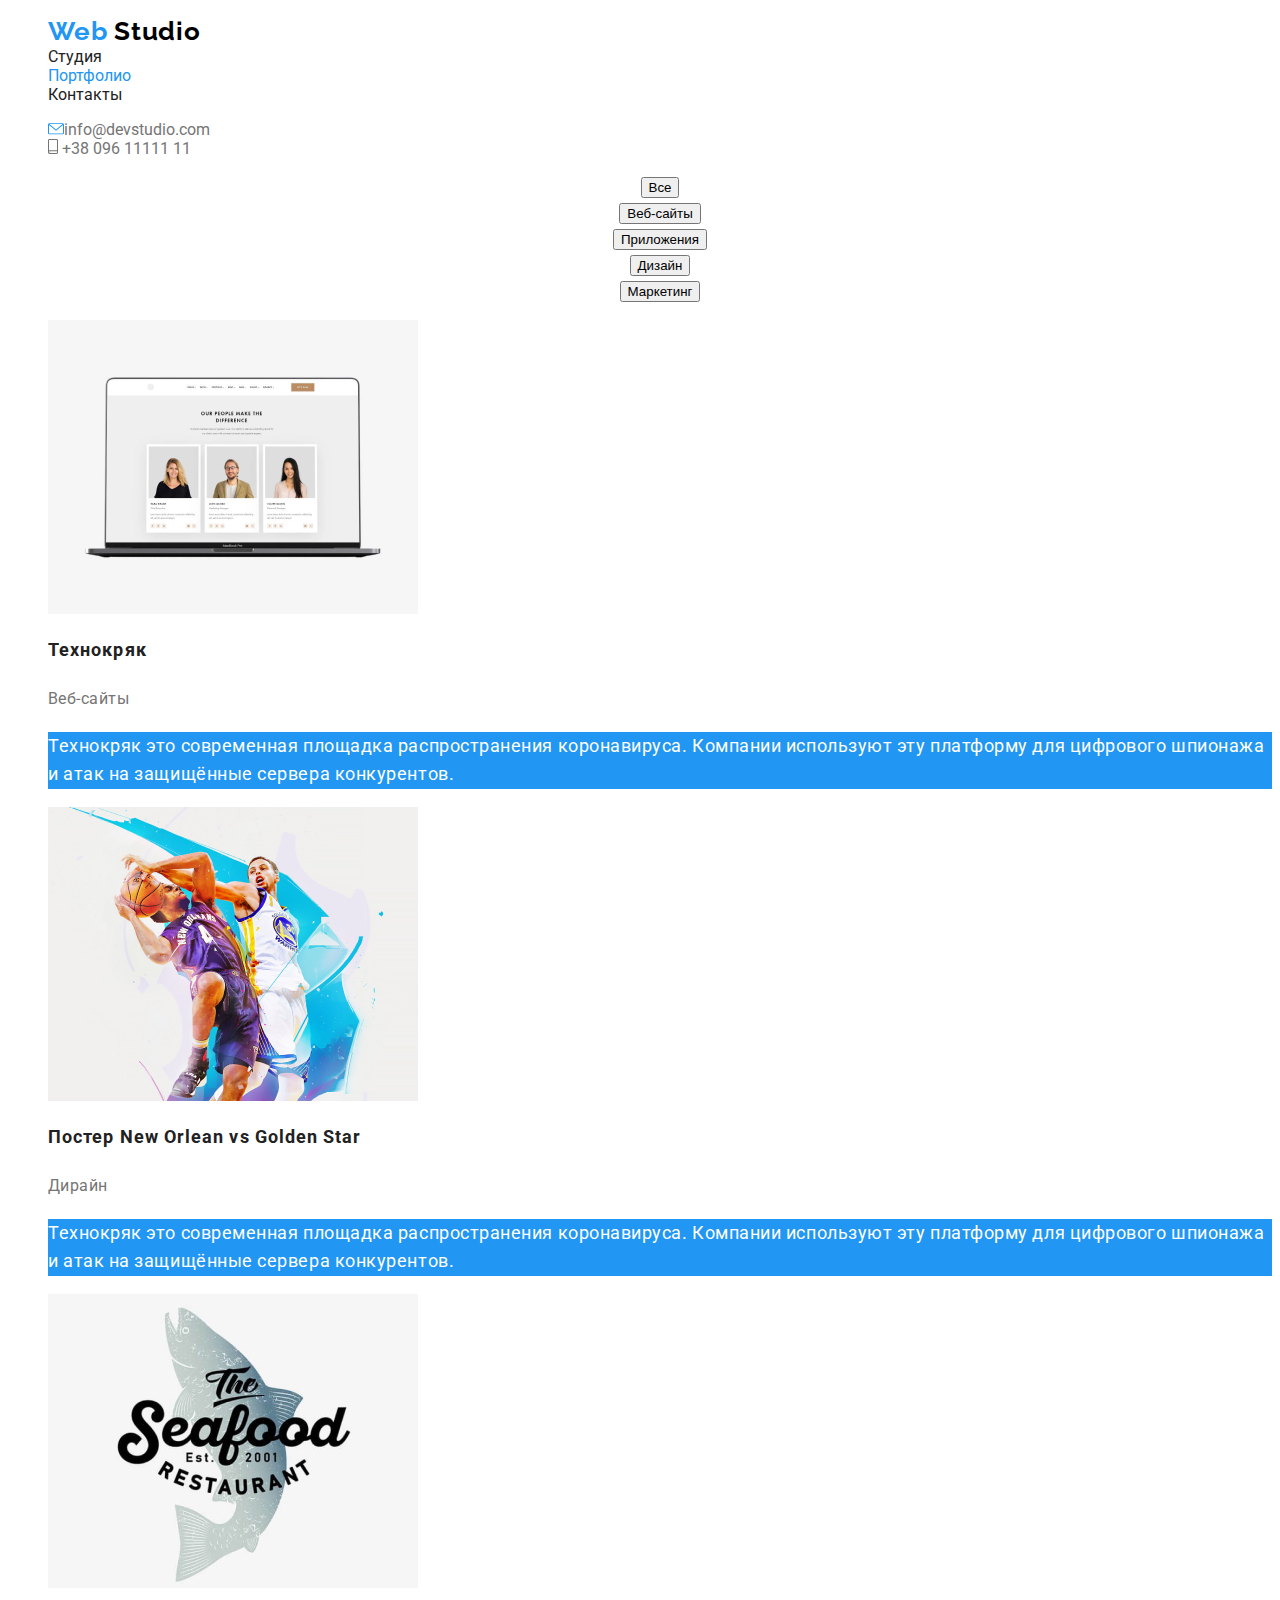
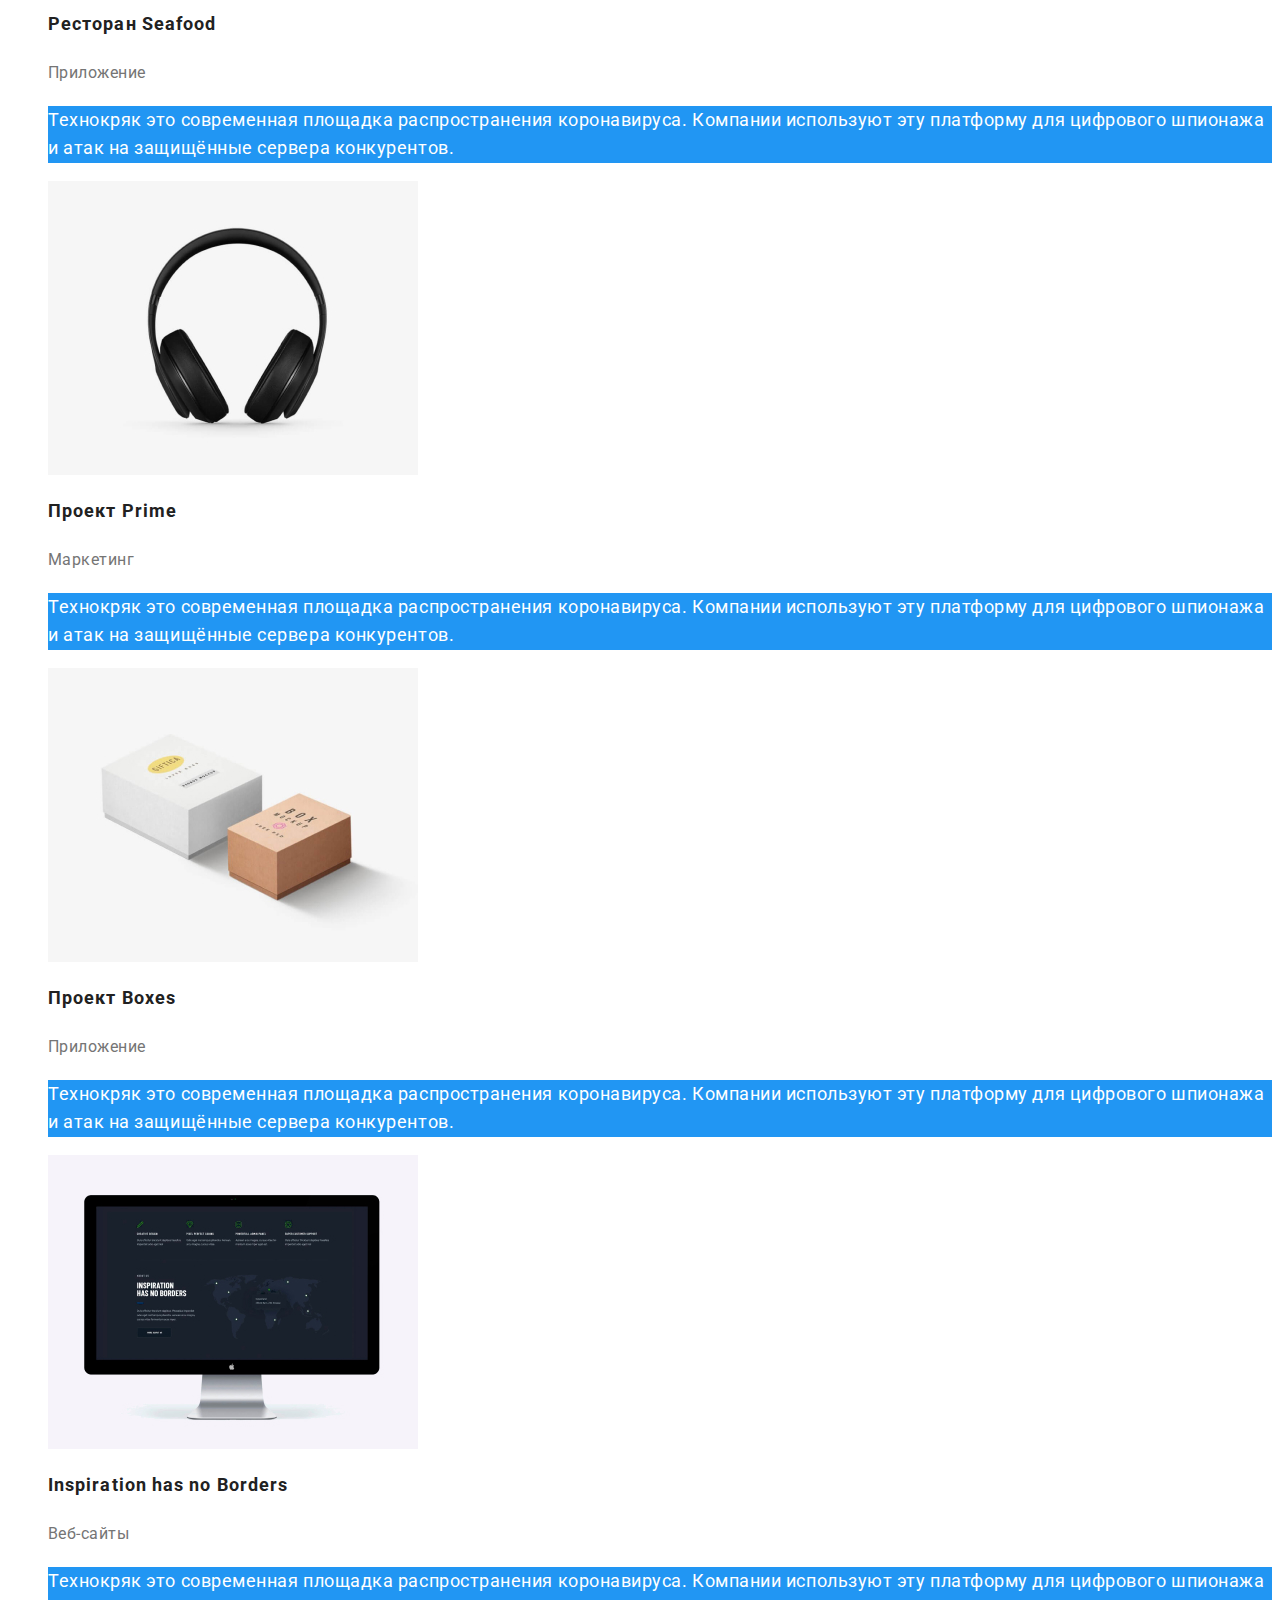
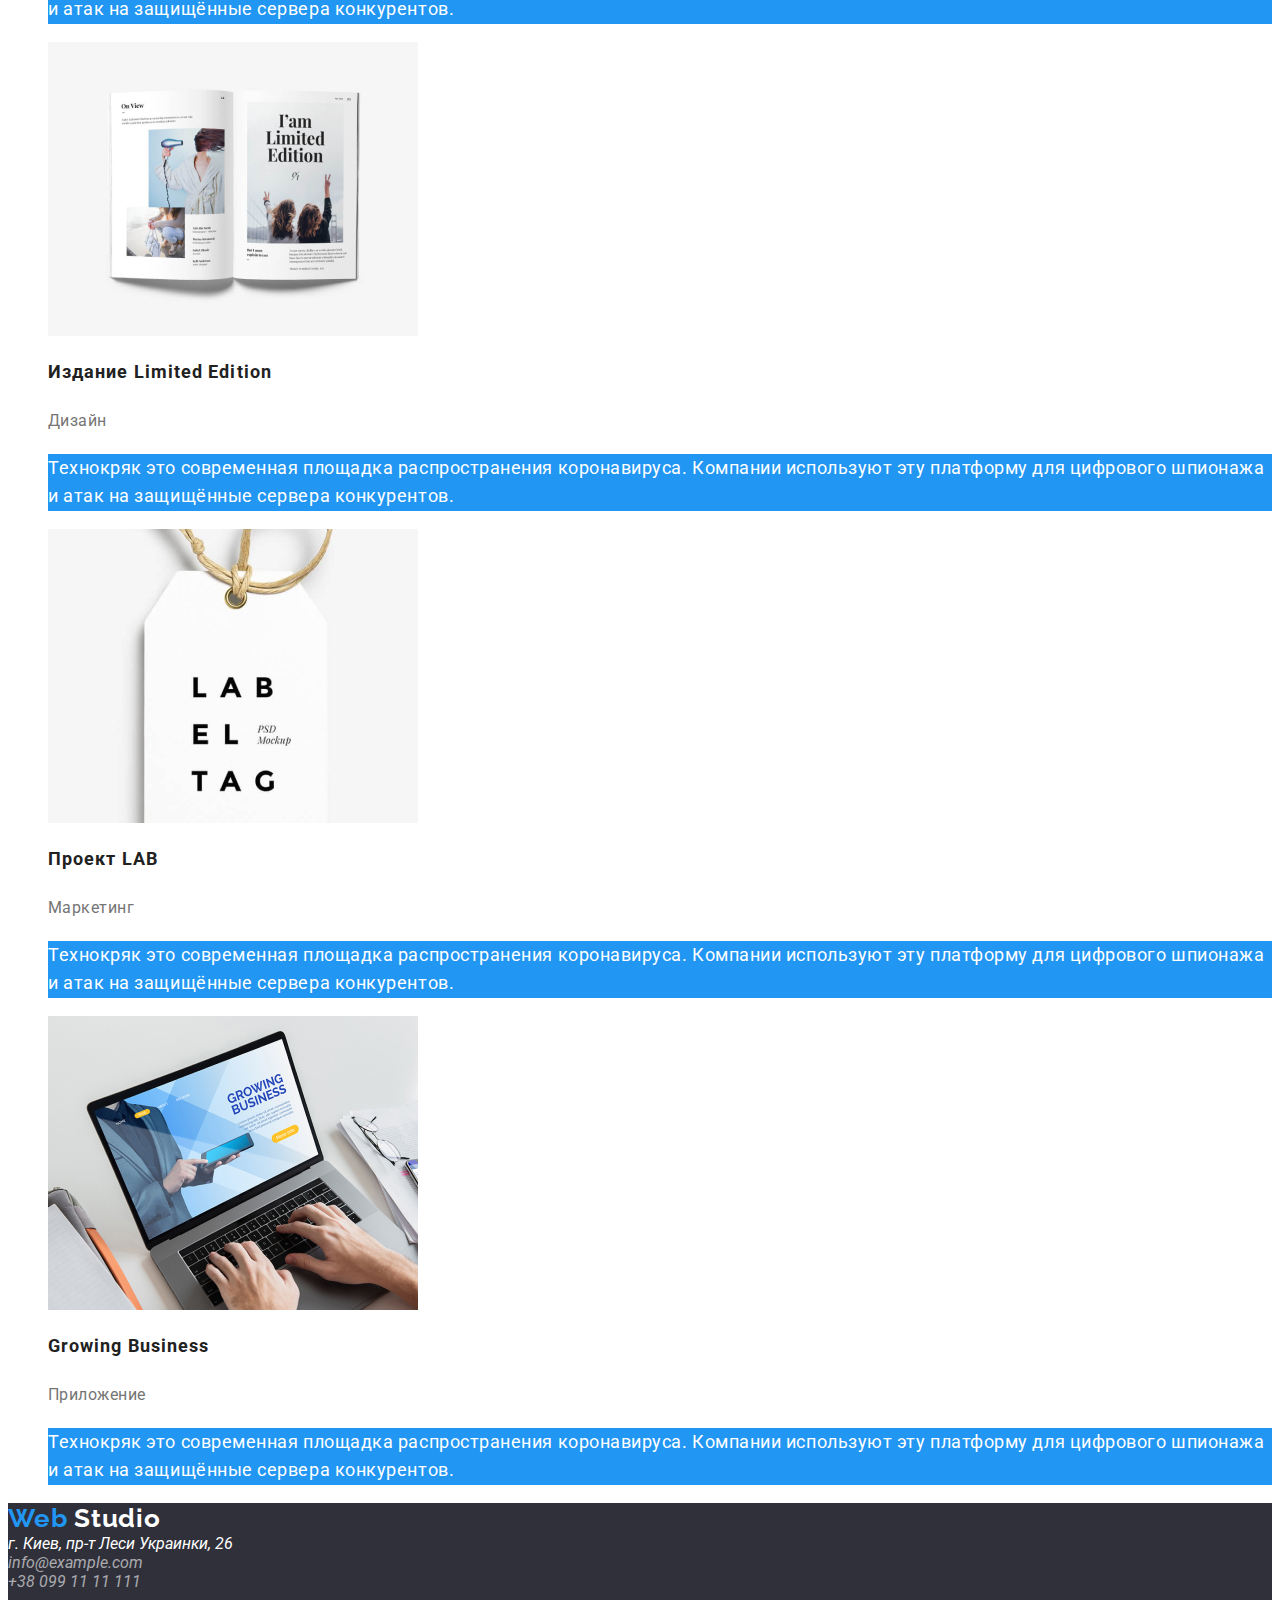
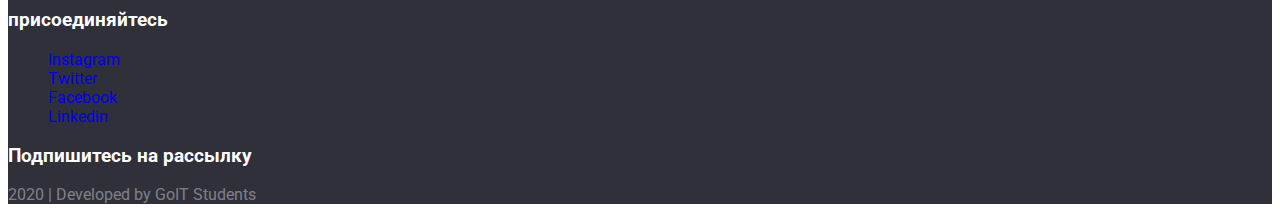
==== portfolio.html @ e080ade0 "дв3" ====
<!DOCTYPE html>
<html lang="en">
  <head>
    <meta charset="UTF-8" />
    <meta name="viewport" content="width=device-width, initial-scale=1.0" />
    <title>Web Stydio</title>
    <link rel="stylesheet" href="https://fonts.googleapis.com/css2?family=Raleway:wght@700&family=Roboto:wght@400;500;700&display=swap" />
    <link rel="stylesheet" href="./css/styles.css" />
  </head>
  <body>
    <!--Site header -->
    <header class="page-header">
      <nav>
        <!--Menu-->
        <ul class="site-nav">
          <li>
            <a href="./index.html" class="logo"> <span class="logo-web">Web</span> Studio</a>
          </li>
          <li><a href="./index.html" class="link">Студия</a></li>
          <li><a href="./portfolio.html" class="link current">Портфолио</a></li>
          <li><a href="#" class="link">Контакты</a></li>
        </ul>
        <!--Contacts-->
        <ul class="contacts-nav">
          <li>
            <a href="mailto:info@devstudio.com" class="link"> <img src="./img/icon_mail_box.svg" alt="company logo" />info@devstudio.com </a>
          </li>
          <li>
            <a href="tel:+380961111111" class="link"> <img src="./img/icon_phone.svg" alt="company logo" /> +38 096 11111 11 </a>
          </li>
        </ul>
      </nav>
    </header>
    <!--main content-->
    <main class="page-content">
      <!--Our projects (section header visually hide in css)-->
      <h1 class="visually-hidden">Наши проекты</h1>
      <ul class="list-button">
        <li><button type="button" class="button">Все</button></li>
        <li><button type="button" class="button">Веб-сайты</button></li>
        <li><button type="button" class="button">Приложения</button></li>
        <li><button type="button" class="button">Дизайн</button></li>
        <li><button type="button" class="button">Маркетинг</button></li>
      </ul>
      <section class="project-all">
        <ul>
          <li>
            <a href=""><img src="./img/portfolio/techno.png" alt="playground" width="370" /></a>
            <h2 class="project-title">Технокряк</h2>
            <p class="project-section">Веб-сайты</p>
            <p class="project-text">
              Технокряк это современная площадка распространения коронавируса. Компании используют эту платформу для цифрового шпионажа и атак на
              защищённые сервера конкурентов.
            </p>
          </li>
          <li>
            <a href=""><img src="./img/portfolio/poster_nba.png" alt="NBA poster" width="370" /></a>
            <h2 class="project-title">Постер New Orlean vs Golden Star</h2>
            <p class="project-section">Диpайн</p>
            <p class="project-text">
              Технокряк это современная площадка распространения коронавируса. Компании используют эту платформу для цифрового шпионажа и атак на
              защищённые сервера конкурентов.
            </p>
          </li>
          <li>
            <a href=""><img src="./img/portfolio/restourant_seafood.png" alt="restourant" width="370" /></a>
            <h2 class="project-title">Ресторан Seafood</h2>
            <p class="project-section">Приложение</p>
            <p class="project-text">
              Технокряк это современная площадка распространения коронавируса. Компании используют эту платформу для цифрового шпионажа и атак на
              защищённые сервера конкурентов.
            </p>
          </li>
          <li>
            <a href=""><img src="./img/portfolio/headphones.png" alt="photo headphones" width="370" /></a>
            <h2 class="project-title">Проект Prime</h2>
            <p class="project-section">Маркетинг</p>
            <p class="project-text">
              Технокряк это современная площадка распространения коронавируса. Компании используют эту платформу для цифрового шпионажа и атак на
              защищённые сервера конкурентов.
            </p>
          </li>
          <li>
            <a href=""><img src="./img/portfolio/boxes.png" alt="boxes" width="370" /></a>
            <h2 class="project-title">Проект Boxes</h2>
            <p class="project-section">Приложение</p>
            <p class="project-text">
              Технокряк это современная площадка распространения коронавируса. Компании используют эту платформу для цифрового шпионажа и атак на
              защищённые сервера конкурентов.
            </p>
          </li>
          <li>
            <a href=""><img src="./img/portfolio/Inspiration.png" alt="Inspiration has no Borders" width="370" /></a>
            <h2 class="project-title">Inspiration has no Borders</h2>
            <p class="project-section">Веб-сайты</p>
            <p class="project-text">
              Технокряк это современная площадка распространения коронавируса. Компании используют эту платформу для цифрового шпионажа и атак на
              защищённые сервера конкурентов.
            </p>
          </li>
          <li>
            <a href=""><img src="./img/portfolio/book.png" alt="book" width="370" /></a>
            <h2 class="project-title">Издание Limited Edition</h2>
            <p class="project-section">Дизайн</p>
            <p class="project-text">
              Технокряк это современная площадка распространения коронавируса. Компании используют эту платформу для цифрового шпионажа и атак на
              защищённые сервера конкурентов.
            </p>
          </li>
          <li>
            <a href=""><img src="./img/portfolio/LAB.png" alt="LAB" width="370" /></a>
            <h2 class="project-title">Проект LAB</h2>
            <p class="project-section">Маркетинг</p>
            <p class="project-text">
              Технокряк это современная площадка распространения коронавируса. Компании используют эту платформу для цифрового шпионажа и атак на
              защищённые сервера конкурентов.
            </p>
          </li>
          <li>
            <a href=""><img src="./img/portfolio/Growing_Business.png" alt="desktop application" width="370" /></a>
            <h2 class="project-title">Growing Business</h2>
            <p class="project-section">Приложение</p>
            <p class="project-text">
              Технокряк это современная площадка распространения коронавируса. Компании используют эту платформу для цифрового шпионажа и атак на
              защищённые сервера конкурентов.
            </p>
          </li>
        </ul>
      </section>
    </main>
    <footer class="page-footer">
      <a href="./index.html" class="logo logo-footer"> <span class="logo-web">Web</span> Studio</a>
      <address>
        <span> г. Киев, пр-т Леси Украинки, 26</span> <br />
        <a href="mailto:info@example.com" class="footer-contacts">info@example.com </a><br />
        <a href="tel:+380991111111" class="footer-contacts">+38 099 11 11 111 </a>
      </address>

      <!--section header visually hide in css-->
      <h2 class="visually-hidden">Средства связи</h2>
      <h3>присоединяйтесь</h3>
      <ul class="footer-social">
        <li><a href="#" class="social-link"> Instagram </a></li>
        <li><a href="#" class="social-link"> Twitter </a></li>
        <li><a href="#" class="social-link"> Facebook </a></li>
        <li><a href="#" class="social-link"> Linkedin </a></li>
      </ul>
      <h3>Подпишитесь на рассылку</h3>
      <p class="developed">2020 | Developed by GoIT Students</p>
    </footer>
  </body>
</html>
---- css/styles.css ----
:root {
  --primery-text-color: #212121;
  --title-text-color: #757575;
  --accent-color: #2196f3;
}
body {
  color: #212121;
  font-family: 'Roboto', 'sans-serif';
}
ul {
  list-style: none;
}
a {
  text-decoration: none;
}
.visually-hidden {
  position: absolute;
  width: 1px;
  height: 1px;
  margin: -1px;
  border: 0;
  padding: 0;
  clip: rect(0 0 0 0);
  overflow: hidden;
}
/*css for index.html*/
.page-header {
  background-color: #ffffff;
}
.logo {
  color: #000000;
  font-family: Raleway;
  font-style: normal;
  font-weight: bold;
  font-size: 26px;
  line-height: 31px;
  letter-spacing: 0.03em;
}
.logo-web {
  color: var(--accent-color);
}
.site-nav .link {
  color: var(--primery-text-color);
}
.site-nav .link:hover,
.site-nav .link:focus {
  color: var(--accent-color);
}
.site-nav .link.current {
  color: var(--accent-color);
}
.contacts-nav .link {
  color: var(--title-text-color);
}
.contacts-nav .link:hover,
.contacts-nav .link:focus {
  color: var(--accent-color);
}
.hero {
  background-color: #2f303a;
}
.hero-button {
  background-color: #2196f3;
  color: #ffffff;
}
.hero-title {
  color: #ffffff;
}
.team-section .team-leader {
  background-color: #f5f4fa;
}
.team-section .section-title {
  background-color: #f5f4fa;
}
.section-title {
  color: var(--primery-text-color);
}
.advantages {
  font-style: normal;
  font-weight: 700;
  font-size: 14px;
  line-height: 1.14;
  letter-spacing: 0.03em;
}
.advantages .advantages-title {
  color: var(--primery-text-color);
}
.advantages .title-text {
  color: var(--title-text-color);
  font-weight: 400;
  line-height: 1.71;
}
.applications .applications-title {
  background-color: rgba(47, 48, 58, 0.8);
  color: #ffffff;
  font-style: normal;
  font-weight: 700;
  font-size: 14px;
  line-height: 1.14;
  text-align: center;
  letter-spacing: 0.03em;
}
.team-leader > li {
  background-color: #ffffff;
}
.team-leader {
  background-color: #ffffff;
  font-style: normal;
  font-weight: 500;
  font-size: 16px;
  line-height: 1.19;
  letter-spacing: 0.03em;
}
.team-title {
  color: var(--primery-text-color);
  font-weight: 400;
}
.proffesion {
  color: var(--title-text-color);
}
.social .social-link:hover,
.social .social-link:focus {
  color: var(--accent-color);
}
/* .clients {
  background-color: #e5e5e5;
} */
.page-footer {
  background-color: #2f303a;
  color: #ffffff;
}
.logo-footer {
  color: #ffffff;
}
.page-footer .footer-contacts {
  color: rgba(255, 255, 255, 0.6);
}
.footer-social .social-link:hover,
.footer-social .social-link:focus {
  color: var(--accent-color);
}
.address {
  font-style: normal;
  font-weight: normal;
  font-size: 14px;
  line-height: 1.71;
  letter-spacing: 0.03em;
}
.developed {
  color: rgba(255, 255, 255, 0.4);
}
/*css for portfolio.html*/
.page-content .button:hover,
.page-content .button:focus {
  background-color: var(--accent-color);
  color: #ffffff;
}
.list-button {
  font-style: normal;
  font-weight: 500;
  font-size: 16px;
  line-height: 1.62;
  text-align: center;
  letter-spacing: 0.03em;
}
.project-title {
  color: var(--primery-text-color);
  font-style: normal;
  font-weight: 700;
  font-size: 18px;
  line-height: 2;
  letter-spacing: 0.06em;
}
.project-section {
  color: var(--title-text-color);
  font-weight: 400;
  font-size: 16px;
  line-height: 1.87;
  letter-spacing: 0.03em;
}
.project-text {
  color: #ffffff;
  background-color: var(--accent-color);
  font-weight: 400;
  font-size: 18px;
  line-height: 1.56;
  letter-spacing: 0.03em;
}
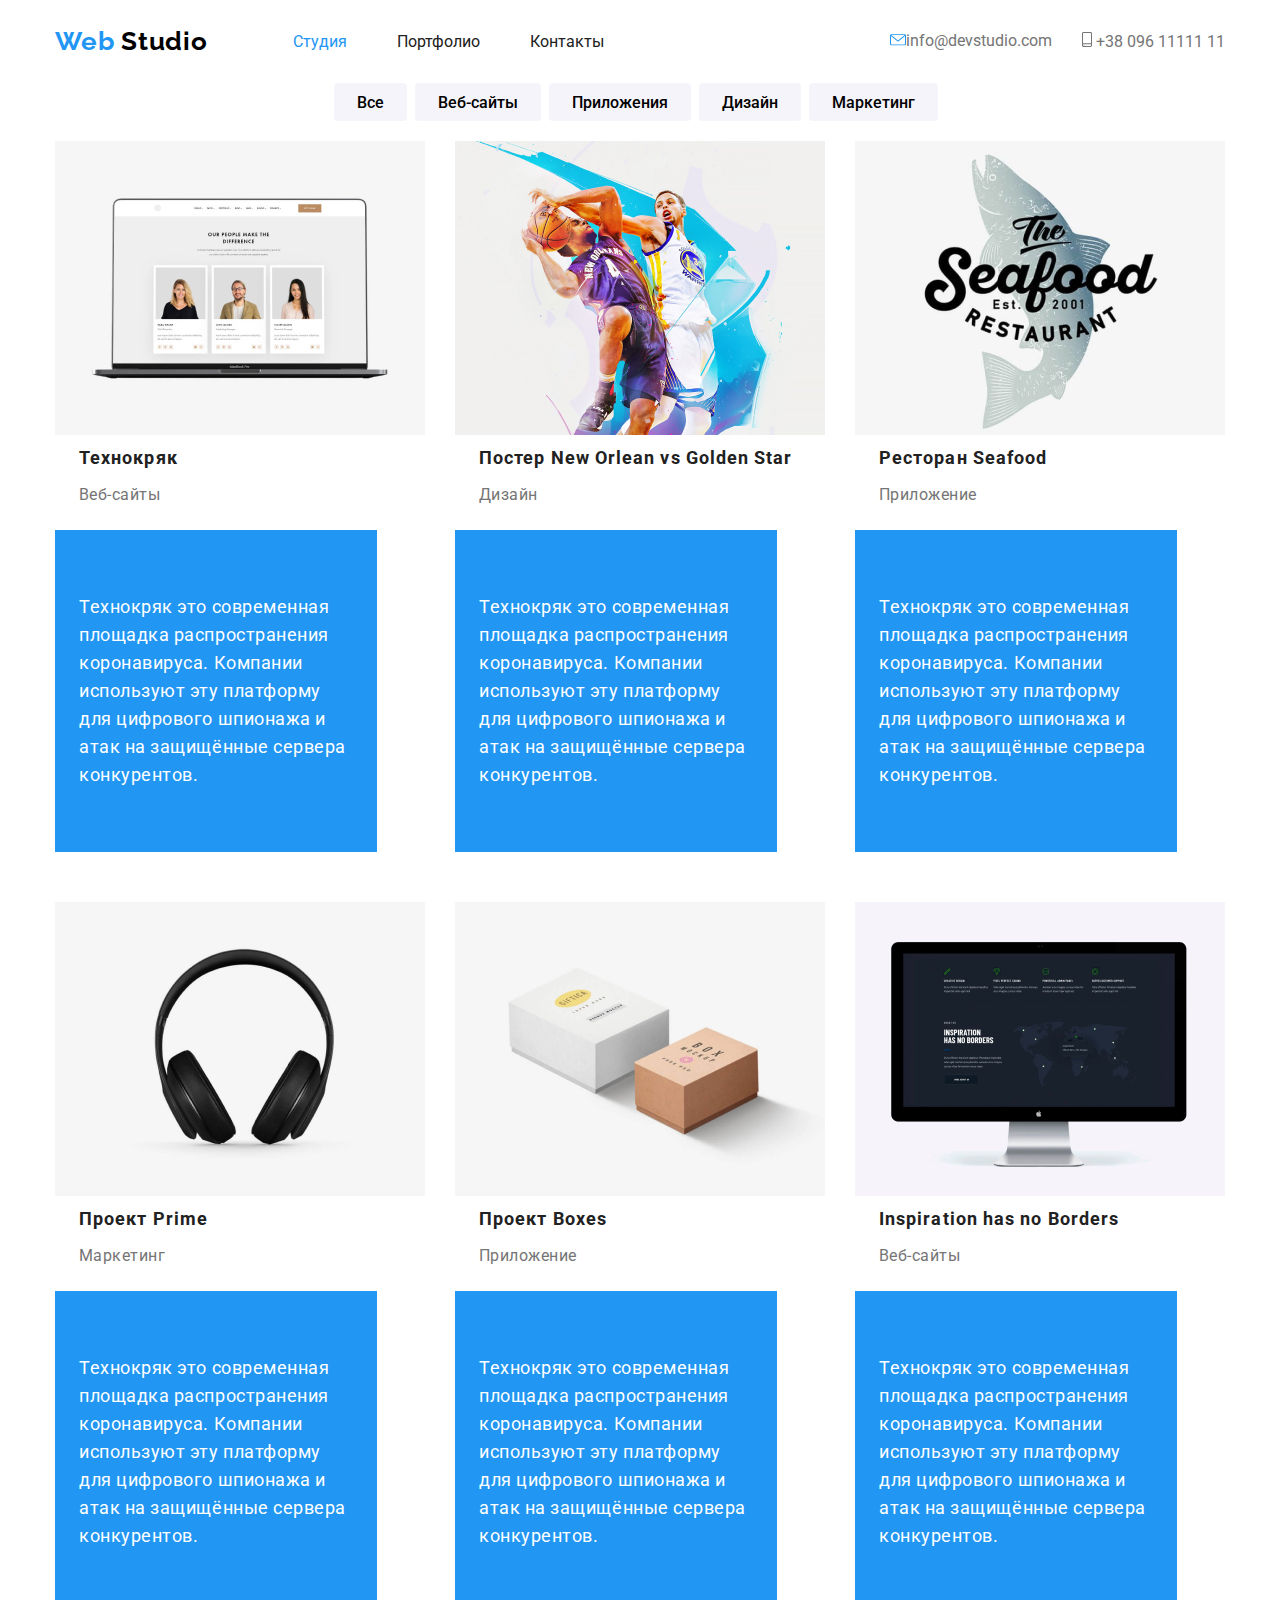
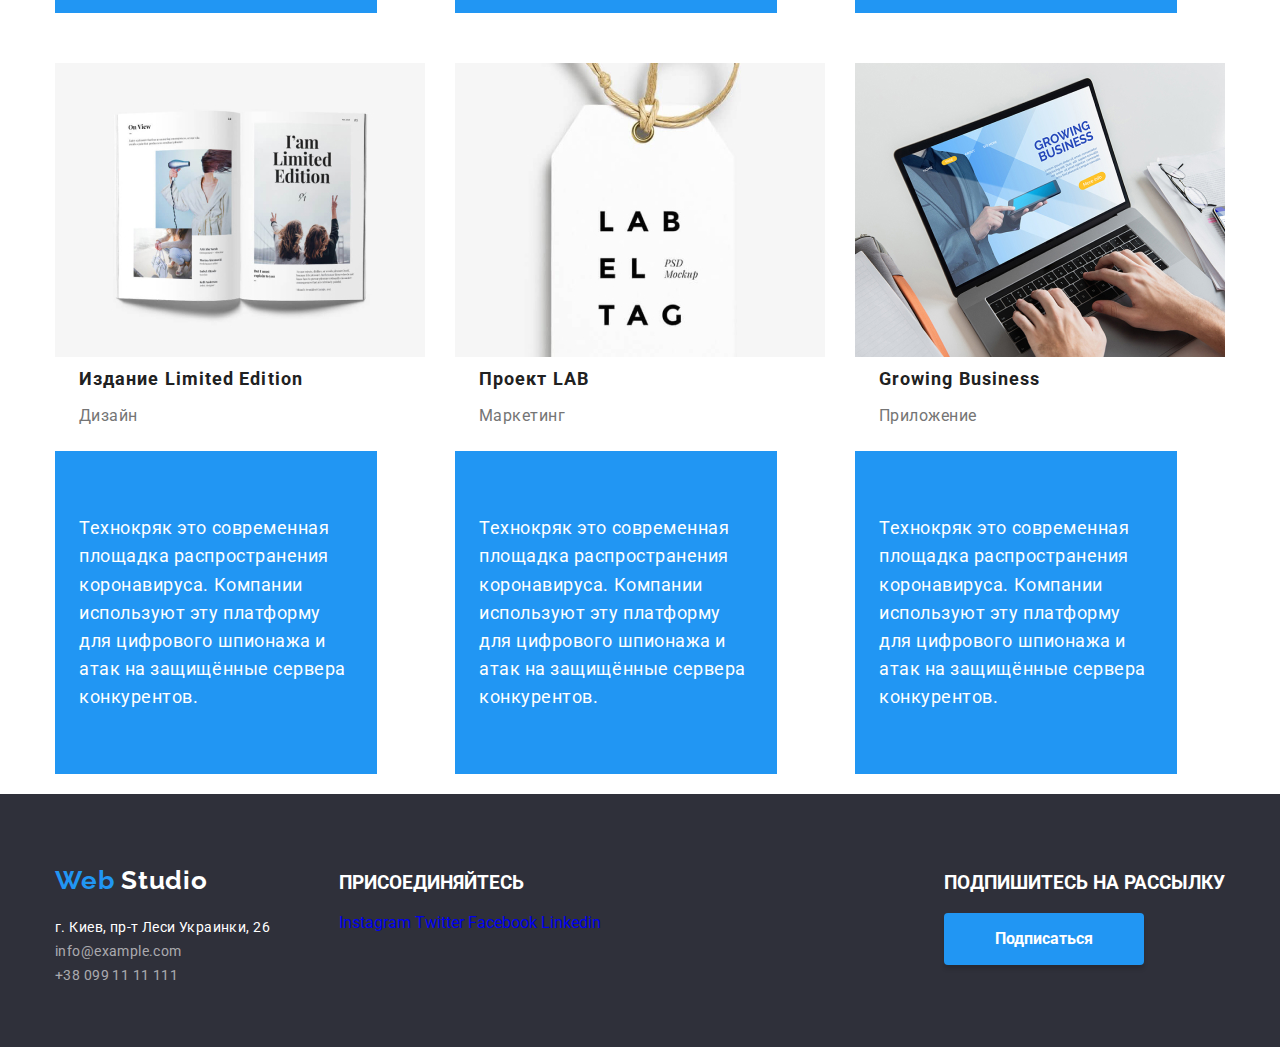
==== commit 38742d02: "hw3" ====
--- a/portfolio.html
+++ b/portfolio.html
@@ -5,148 +5,159 @@
     <meta name="viewport" content="width=device-width, initial-scale=1.0" />
     <title>Web Stydio</title>
     <link rel="stylesheet" href="https://fonts.googleapis.com/css2?family=Raleway:wght@700&family=Roboto:wght@400;500;700&display=swap" />
+    <link rel="stylesheet" href="https://cdnjs.cloudflare.com/ajax/libs/modern-normalize/0.6.0/modern-normalize.min.css" />
     <link rel="stylesheet" href="./css/styles.css" />
   </head>
   <body>
     <!--Site header -->
     <header class="page-header">
-      <nav>
-        <!--Menu-->
-        <ul class="site-nav">
-          <li>
-            <a href="./index.html" class="logo"> <span class="logo-web">Web</span> Studio</a>
-          </li>
-          <li><a href="./index.html" class="link">Студия</a></li>
-          <li><a href="./portfolio.html" class="link current">Портфолио</a></li>
-          <li><a href="#" class="link">Контакты</a></li>
-        </ul>
-        <!--Contacts-->
-        <ul class="contacts-nav">
-          <li>
-            <a href="mailto:info@devstudio.com" class="link"> <img src="./img/icon_mail_box.svg" alt="company logo" />info@devstudio.com </a>
-          </li>
-          <li>
-            <a href="tel:+380961111111" class="link"> <img src="./img/icon_phone.svg" alt="company logo" /> +38 096 11111 11 </a>
-          </li>
-        </ul>
-      </nav>
+      <div class="conteiner">
+        <nav class="main-nav">
+          <!--Menu-->
+          <a href="./index.html" class="logo"> <span class="logo-web">Web</span> Studio</a>
+
+          <ul class="site-nav list">
+            <li class="item"><a href="./index.html" class="link current">Студия</a></li>
+            <li class="item"><a href="./portfolio.html" class="link">Портфолио</a></li>
+            <li class="item"><a href="#" class="link">Контакты</a></li>
+          </ul>
+          <!--Contacts-->
+          <ul class="contacts-nav list">
+            <li class="item">
+              <a href="mailto:info@devstudio.com" class="link"> <img src="./img/icon_mail_box.svg" alt="company logo" />info@devstudio.com </a>
+            </li>
+            <li class="item">
+              <a href="tel:+380961111111" class="link"> <img src="./img/icon_phone.svg" alt="company logo" /> +38 096 11111 11 </a>
+            </li>
+          </ul>
+        </nav>
+      </div>
     </header>
     <!--main content-->
     <main class="page-content">
-      <!--Our projects (section header visually hide in css)-->
-      <h1 class="visually-hidden">Наши проекты</h1>
-      <ul class="list-button">
-        <li><button type="button" class="button">Все</button></li>
-        <li><button type="button" class="button">Веб-сайты</button></li>
-        <li><button type="button" class="button">Приложения</button></li>
-        <li><button type="button" class="button">Дизайн</button></li>
-        <li><button type="button" class="button">Маркетинг</button></li>
-      </ul>
-      <section class="project-all">
-        <ul>
-          <li>
-            <a href=""><img src="./img/portfolio/techno.png" alt="playground" width="370" /></a>
-            <h2 class="project-title">Технокряк</h2>
-            <p class="project-section">Веб-сайты</p>
-            <p class="project-text">
-              Технокряк это современная площадка распространения коронавируса. Компании используют эту платформу для цифрового шпионажа и атак на
-              защищённые сервера конкурентов.
-            </p>
-          </li>
-          <li>
-            <a href=""><img src="./img/portfolio/poster_nba.png" alt="NBA poster" width="370" /></a>
-            <h2 class="project-title">Постер New Orlean vs Golden Star</h2>
-            <p class="project-section">Диpайн</p>
-            <p class="project-text">
-              Технокряк это современная площадка распространения коронавируса. Компании используют эту платформу для цифрового шпионажа и атак на
-              защищённые сервера конкурентов.
-            </p>
-          </li>
-          <li>
-            <a href=""><img src="./img/portfolio/restourant_seafood.png" alt="restourant" width="370" /></a>
-            <h2 class="project-title">Ресторан Seafood</h2>
-            <p class="project-section">Приложение</p>
-            <p class="project-text">
-              Технокряк это современная площадка распространения коронавируса. Компании используют эту платформу для цифрового шпионажа и атак на
-              защищённые сервера конкурентов.
-            </p>
-          </li>
-          <li>
-            <a href=""><img src="./img/portfolio/headphones.png" alt="photo headphones" width="370" /></a>
-            <h2 class="project-title">Проект Prime</h2>
-            <p class="project-section">Маркетинг</p>
-            <p class="project-text">
-              Технокряк это современная площадка распространения коронавируса. Компании используют эту платформу для цифрового шпионажа и атак на
-              защищённые сервера конкурентов.
-            </p>
-          </li>
-          <li>
-            <a href=""><img src="./img/portfolio/boxes.png" alt="boxes" width="370" /></a>
-            <h2 class="project-title">Проект Boxes</h2>
-            <p class="project-section">Приложение</p>
-            <p class="project-text">
-              Технокряк это современная площадка распространения коронавируса. Компании используют эту платформу для цифрового шпионажа и атак на
-              защищённые сервера конкурентов.
-            </p>
-          </li>
-          <li>
-            <a href=""><img src="./img/portfolio/Inspiration.png" alt="Inspiration has no Borders" width="370" /></a>
-            <h2 class="project-title">Inspiration has no Borders</h2>
-            <p class="project-section">Веб-сайты</p>
-            <p class="project-text">
-              Технокряк это современная площадка распространения коронавируса. Компании используют эту платформу для цифрового шпионажа и атак на
-              защищённые сервера конкурентов.
-            </p>
-          </li>
-          <li>
-            <a href=""><img src="./img/portfolio/book.png" alt="book" width="370" /></a>
-            <h2 class="project-title">Издание Limited Edition</h2>
-            <p class="project-section">Дизайн</p>
-            <p class="project-text">
-              Технокряк это современная площадка распространения коронавируса. Компании используют эту платформу для цифрового шпионажа и атак на
-              защищённые сервера конкурентов.
-            </p>
-          </li>
-          <li>
-            <a href=""><img src="./img/portfolio/LAB.png" alt="LAB" width="370" /></a>
-            <h2 class="project-title">Проект LAB</h2>
-            <p class="project-section">Маркетинг</p>
-            <p class="project-text">
-              Технокряк это современная площадка распространения коронавируса. Компании используют эту платформу для цифрового шпионажа и атак на
-              защищённые сервера конкурентов.
-            </p>
-          </li>
-          <li>
-            <a href=""><img src="./img/portfolio/Growing_Business.png" alt="desktop application" width="370" /></a>
-            <h2 class="project-title">Growing Business</h2>
-            <p class="project-section">Приложение</p>
-            <p class="project-text">
-              Технокряк это современная площадка распространения коронавируса. Компании используют эту платформу для цифрового шпионажа и атак на
-              защищённые сервера конкурентов.
-            </p>
-          </li>
+      <div class="conteiner">
+        <!--Our projects (section header visually hide in css)-->
+        <h1 class="visually-hidden">Наши проекты</h1>
+        <ul class="list-button list">
+          <li><button type="button" class="button">Все</button></li>
+          <li><button type="button" class="button">Веб-сайты</button></li>
+          <li><button type="button" class="button">Приложения</button></li>
+          <li><button type="button" class="button">Дизайн</button></li>
+          <li><button type="button" class="button">Маркетинг</button></li>
         </ul>
-      </section>
+        <section class="project-all">
+          <ul class="list project-list">
+            <li class="list-item">
+              <a href=""><img src="./img/portfolio/techno.png" alt="playground" width="370" /></a>
+              <h2 class="project-title">Технокряк</h2>
+              <p class="project-section">Веб-сайты</p>
+              <p class="project-text">
+                Технокряк это современная площадка распространения коронавируса. Компании используют эту платформу для цифрового шпионажа и атак на
+                защищённые сервера конкурентов.
+              </p>
+            </li>
+            <li class="list-item">
+              <a href=""><img src="./img/portfolio/poster_nba.png" alt="NBA poster" width="370" /></a>
+              <h2 class="project-title">Постер New Orlean vs Golden Star</h2>
+              <p class="project-section">Дизайн</p>
+              <p class="project-text">
+                Технокряк это современная площадка распространения коронавируса. Компании используют эту платформу для цифрового шпионажа и атак на
+                защищённые сервера конкурентов.
+              </p>
+            </li>
+            <li class="list-item">
+              <a href=""><img src="./img/portfolio/restourant_seafood.png" alt="restourant" width="370" /></a>
+              <h2 class="project-title">Ресторан Seafood</h2>
+              <p class="project-section">Приложение</p>
+              <p class="project-text">
+                Технокряк это современная площадка распространения коронавируса. Компании используют эту платформу для цифрового шпионажа и атак на
+                защищённые сервера конкурентов.
+              </p>
+            </li>
+            <li class="list-item">
+              <a href=""><img src="./img/portfolio/headphones.png" alt="photo headphones" width="370" /></a>
+              <h2 class="project-title">Проект Prime</h2>
+              <p class="project-section">Маркетинг</p>
+              <p class="project-text">
+                Технокряк это современная площадка распространения коронавируса. Компании используют эту платформу для цифрового шпионажа и атак на
+                защищённые сервера конкурентов.
+              </p>
+            </li>
+            <li class="list-item">
+              <a href=""><img src="./img/portfolio/boxes.png" alt="boxes" width="370" /></a>
+              <h2 class="project-title">Проект Boxes</h2>
+              <p class="project-section">Приложение</p>
+              <p class="project-text">
+                Технокряк это современная площадка распространения коронавируса. Компании используют эту платформу для цифрового шпионажа и атак на
+                защищённые сервера конкурентов.
+              </p>
+            </li>
+            <li class="list-item">
+              <a href=""><img src="./img/portfolio/Inspiration.png" alt="Inspiration has no Borders" width="370" /></a>
+              <h2 class="project-title">Inspiration has no Borders</h2>
+              <p class="project-section">Веб-сайты</p>
+              <p class="project-text">
+                Технокряк это современная площадка распространения коронавируса. Компании используют эту платформу для цифрового шпионажа и атак на
+                защищённые сервера конкурентов.
+              </p>
+            </li>
+            <li class="list-item">
+              <a href=""><img src="./img/portfolio/book.png" alt="book" width="370" /></a>
+              <h2 class="project-title">Издание Limited Edition</h2>
+              <p class="project-section">Дизайн</p>
+              <p class="project-text">
+                Технокряк это современная площадка распространения коронавируса. Компании используют эту платформу для цифрового шпионажа и атак на
+                защищённые сервера конкурентов.
+              </p>
+            </li>
+            <li class="list-item">
+              <a href=""><img src="./img/portfolio/LAB.png" alt="LAB" width="370" /></a>
+              <h2 class="project-title">Проект LAB</h2>
+              <p class="project-section">Маркетинг</p>
+              <p class="project-text">
+                Технокряк это современная площадка распространения коронавируса. Компании используют эту платформу для цифрового шпионажа и атак на
+                защищённые сервера конкурентов.
+              </p>
+            </li>
+            <li class="list-item">
+              <a href=""><img src="./img/portfolio/Growing_Business.png" alt="desktop application" width="370" /></a>
+              <h2 class="project-title">Growing Business</h2>
+              <p class="project-section">Приложение</p>
+              <p class="project-text">
+                Технокряк это современная площадка распространения коронавируса. Компании используют эту платформу для цифрового шпионажа и атак на
+                защищённые сервера конкурентов.
+              </p>
+            </li>
+          </ul>
+        </section>
+      </div>
     </main>
     <footer class="page-footer">
-      <a href="./index.html" class="logo logo-footer"> <span class="logo-web">Web</span> Studio</a>
-      <address>
-        <span> г. Киев, пр-т Леси Украинки, 26</span> <br />
-        <a href="mailto:info@example.com" class="footer-contacts">info@example.com </a><br />
-        <a href="tel:+380991111111" class="footer-contacts">+38 099 11 11 111 </a>
-      </address>
-
-      <!--section header visually hide in css-->
-      <h2 class="visually-hidden">Средства связи</h2>
-      <h3>присоединяйтесь</h3>
-      <ul class="footer-social">
-        <li><a href="#" class="social-link"> Instagram </a></li>
-        <li><a href="#" class="social-link"> Twitter </a></li>
-        <li><a href="#" class="social-link"> Facebook </a></li>
-        <li><a href="#" class="social-link"> Linkedin </a></li>
-      </ul>
-      <h3>Подпишитесь на рассылку</h3>
-      <p class="developed">2020 | Developed by GoIT Students</p>
+      <div class="footer-conteiner conteiner">
+        <div class="footer-address">
+          <a href="./index.html" class="logo logo-footer"> <span class="logo-web">Web</span> Studio</a>
+          <address class="address">
+            <span> г. Киев, пр-т Леси Украинки, 26</span> <br />
+            <a href="mailto:info@example.com" class="footer-contacts">info@example.com </a><br />
+            <a href="tel:+380991111111" class="footer-contacts">+38 099 11 11 111 </a>
+          </address>
+        </div>
+        <!--section header visually hide in css-->
+        <div class="social-footer">
+          <h2 class="visually-hidden">Средства связи</h2>
+          <h3 class="join-social">ПРИСОЕДИНЯЙТЕСЬ</h3>
+          <ul class="footer-social list">
+            <li class="footer-social-link"><a href="#" class="social-link"> Instagram </a></li>
+            <li class="footer-social-link"><a href="#" class="social-link"> Twitter </a></li>
+            <li class="footer-social-link"><a href="#" class="social-link"> Facebook </a></li>
+            <li class="footer-social-link"><a href="#" class="social-link"> Linkedin </a></li>
+          </ul>
+        </div>
+        <div class="mailing">
+          <h3>ПОДПИШИТЕСЬ НА РАССЫЛКУ</h3>
+          <a href="" class="footer-button">Подписаться</a>
+        </div>
+      </div>
     </footer>
   </body>
 </html>
--- a/css/styles.css
+++ b/css/styles.css
@@ -3,7 +3,16 @@
   --title-text-color: #757575;
   --accent-color: #2196f3;
 }
+html {
+  box-sizing: border-box;
+}
+*,
+*::before,
+*::after {
+  box-sizing: inherit;
+}
 body {
+  margin: 0px;
   color: #212121;
   font-family: 'Roboto', 'sans-serif';
 }
@@ -23,10 +32,22 @@
   clip: rect(0 0 0 0);
   overflow: hidden;
 }
+/* conteiner position */
+.conteiner {
+  width: 1200px;
+  padding-right: 15px;
+  padding-left: 15px;
+  margin-right: auto;
+  margin-left: auto;
+}
 /*css for index.html*/
 .page-header {
   background-color: #ffffff;
 }
+.main-nav {
+  display: flex;
+  align-items: center;
+}
 .logo {
   color: #000000;
   font-family: Raleway;
@@ -35,12 +56,25 @@
   font-size: 26px;
   line-height: 31px;
   letter-spacing: 0.03em;
+  margin-right: 85px;
 }
 .logo-web {
   color: var(--accent-color);
+}
+.site-nav {
+  display: flex;
+}
+.site-nav .item {
+  margin-right: 50px;
+}
+.site-nav .item:last-child {
+  margin-right: 0px;
 }
 .site-nav .link {
   color: var(--primery-text-color);
+  display: block;
+  padding-top: 32px;
+  padding-bottom: 32px;
 }
 .site-nav .link:hover,
 .site-nav .link:focus {
@@ -49,8 +83,23 @@
 .site-nav .link.current {
   color: var(--accent-color);
 }
+.list {
+  padding: 0px;
+  margin: 0px;
+  list-style: none;
+}
+.contacts-nav {
+  display: flex;
+  margin-left: auto;
+}
 .contacts-nav .link {
   color: var(--title-text-color);
+  display: block;
+  padding-top: 32px;
+  padding-bottom: 32px;
+}
+.contacts-nav .item + .item {
+  margin-left: 30px;
 }
 .contacts-nav .link:hover,
 .contacts-nav .link:focus {
@@ -58,13 +107,44 @@
 }
 .hero {
   background-color: #2f303a;
+  display: flex;
+  flex-wrap: wrap;
+  text-align: center;
+  justify-content: center;
+}
+.hero .hero-button {
+  text-align: center;
+  justify-content: center;
 }
 .hero-button {
+  display: inline-block;
+  padding: 10px 32px;
+  margin-bottom: 200px;
+  min-width: 200px;
+  min-height: 50px;
+  text-align: center;
+  border: 1px solid transparent;
   background-color: #2196f3;
   color: #ffffff;
+  font-weight: bold;
+  font-size: 16px;
+  line-height: 1.87;
+  border-radius: 4px;
+  box-shadow: 0px 4px 4px rgba(0, 0, 0, 0.15);
 }
 .hero-title {
-  color: #ffffff;
+  margin-top: 0px;
+  margin-bottom: 30px;
+  padding-top: 200px;
+  padding-bottom: 30px;
+  margin-right: 452px;
+  margin-left: 452px;
+  color: #ffffff;
+  font-size: 44px;
+  line-height: 1.36;
+  font-weight: 900;
+
+  letter-spacing: 0.06em;
 }
 .team-section .team-leader {
   background-color: #f5f4fa;
@@ -74,13 +154,46 @@
 }
 .section-title {
   color: var(--primery-text-color);
+  font-weight: 700;
+  font-size: 36px;
+  line-height: 1.17;
+  text-align: center;
+  letter-spacing: 0.03em;
+  margin-bottom: 50px;
+}
+.section-team {
+  margin-top: 0px;
+  margin-bottom: 0px;
+  padding-top: 94px;
+  padding-bottom: 50px;
 }
 .advantages {
+  display: flex;
+  padding-top: 94px;
+  padding-bottom: 94px;
   font-style: normal;
   font-weight: 700;
   font-size: 14px;
   line-height: 1.14;
   letter-spacing: 0.03em;
+}
+
+.advantages .advantages-item + .advantages-item {
+  margin-left: 30px;
+}
+.advantages-img {
+  background-color: #f5f4fa;
+  padding: 25px 100px;
+  margin-bottom: 30px;
+}
+.advantages-item .advantages-img + .advantages-img {
+  margin-left: 30px;
+}
+.advantages-item {
+  /* background-color: #f5f4fa; */
+  border: 1px solid transparent;
+  border-radius: 4px;
+  width: 270px;
 }
 .advantages .advantages-title {
   color: var(--primery-text-color);
@@ -90,6 +203,15 @@
   font-weight: 400;
   line-height: 1.71;
 }
+.advantages-title {
+  margin-top: 0;
+  margin-bottom: 10px;
+}
+.title-text {
+  margin-top: 0px;
+  margin-bottom: 0px;
+}
+
 .applications .applications-title {
   background-color: rgba(47, 48, 58, 0.8);
   color: #ffffff;
@@ -100,37 +222,111 @@
   text-align: center;
   letter-spacing: 0.03em;
 }
+.applications {
+  display: flex;
+  border: 1px solid transparent;
+}
+.applications-item {
+  width: calc ((100% - 60px)/3);
+  margin-right: 30px;
+}
+.applications-item:last-child {
+  margin-right: 0px;
+}
 .team-leader > li {
   background-color: #ffffff;
 }
 .team-leader {
+  display: flex;
   background-color: #ffffff;
   font-style: normal;
   font-weight: 500;
   font-size: 16px;
   line-height: 1.19;
   letter-spacing: 0.03em;
+  padding-bottom: 94px;
+  margin-bottom: 50px;
+}
+.team-leader-block {
+  width: calc ((100% - 90px)/4);
+  margin-right: 30px;
+  box-shadow: 0px 2px 1px rgba(0, 0, 0, 0.2), 0px 1px 1px rgba(0, 0, 0, 0.14), 0px 1px 3px rgba(0, 0, 0, 0.12);
+  border-radius: 0px 0px 4px 4px;
+  text-align: center;
+}
+.team-leader-block:last-child {
+  margin-right: 0px;
 }
 .team-title {
   color: var(--primery-text-color);
   font-weight: 400;
+  margin-top: 0;
+  margin-bottom: 10px;
 }
 .proffesion {
   color: var(--title-text-color);
+  margin-top: 0;
+  margin-bottom: 16px;
+}
+.social {
+  margin-top: 0;
+  margin-bottom: 0px;
+  padding-bottom: 24px;
 }
 .social .social-link:hover,
 .social .social-link:focus {
   color: var(--accent-color);
 }
-/* .clients {
-  background-color: #e5e5e5;
-} */
+.clients-list {
+  display: flex;
+  justify-content: space-between;
+  padding-bottom: 94px;
+}
+.clients-list-item {
+  display: flex;
+  align-items: center;
+  justify-content: center;
+  border: 1px solid #afb1b8;
+  width: 170px;
+  height: 90px;
+  box-sizing: border-box;
+  border-radius: 4px;
+}
+.clients-list-item:hover,
+.clients-list-item:focus {
+  color: var(--accent-color);
+  border: 1px solid var(--accent-color);
+}
 .page-footer {
   background-color: #2f303a;
   color: #ffffff;
 }
+.footer-conteiner {
+  display: flex;
+  align-items: baseline;
+  padding-top: 60px;
+  padding-bottom: 60px;
+}
+.footer-address {
+  margin-right: 69px;
+}
+.join-social {
+  margin: 0px;
+  padding-bottom: 20px;
+}
+.footer-social {
+  display: block;
+}
+.footer-social-link {
+  display: inline-flex;
+}
+.mailing {
+  display: block;
+  margin-left: auto;
+}
 .logo-footer {
   color: #ffffff;
+  margin: 0px;
 }
 .page-footer .footer-contacts {
   color: rgba(255, 255, 255, 0.6);
@@ -138,6 +334,7 @@
 .footer-social .social-link:hover,
 .footer-social .social-link:focus {
   color: var(--accent-color);
+  border-color: var(--accent-color);
 }
 .address {
   font-style: normal;
@@ -145,10 +342,29 @@
   font-size: 14px;
   line-height: 1.71;
   letter-spacing: 0.03em;
-}
-.developed {
-  color: rgba(255, 255, 255, 0.4);
-}
+  padding-top: 20px;
+}
+.footer-contacts:hover,
+.footer-contacts:focus {
+  color: var(--accent-color);
+}
+.footer-button {
+  display: inline-block;
+  padding: 10px 32px;
+  margin-left: auto;
+  min-width: 200px;
+  min-height: 50px;
+  text-align: center;
+  border: 1px solid transparent;
+  background-color: #2196f3;
+  color: #ffffff;
+  font-weight: bold;
+  font-size: 16px;
+  line-height: 1.87;
+  border-radius: 4px;
+  box-shadow: 0px 4px 4px rgba(0, 0, 0, 0.15);
+}
+
 /*css for portfolio.html*/
 .page-content .button:hover,
 .page-content .button:focus {
@@ -162,6 +378,43 @@
   line-height: 1.62;
   text-align: center;
   letter-spacing: 0.03em;
+  display: flex;
+  justify-content: center;
+  margin-bottom: 20px;
+}
+.button {
+  display: inline-block;
+  padding: 6px 22px;
+  height: 38px;
+  text-align: center;
+  border: 1px solid transparent;
+  background-color: #f5f4fa;
+  font-weight: 500;
+  font-size: 16px;
+  line-height: 1.62;
+  border-radius: 4px;
+  margin-right: 8px;
+}
+/* .list-button.button:last-child {
+  margin-right: 0px;
+} */
+/* .list .list-item {
+  width: 370px;
+} */
+.project-list {
+  display: flex;
+  flex-wrap: wrap;
+}
+.list-item {
+  width: calc ((100% - 60px)/3);
+  margin-right: 30px;
+  margin-bottom: 30px;
+}
+.list-item:nth-child(3n) {
+  margin-right: 0px;
+}
+.list-item:nth-last-child(-n + 3) {
+  margin-bottom: 0px;
 }
 .project-title {
   color: var(--primery-text-color);
@@ -170,6 +423,8 @@
   font-size: 18px;
   line-height: 2;
   letter-spacing: 0.06em;
+  margin: 0px 24px 4px 24px;
+  padding: 0px;
 }
 .project-section {
   color: var(--title-text-color);
@@ -177,12 +432,17 @@
   font-size: 16px;
   line-height: 1.87;
   letter-spacing: 0.03em;
+  margin: 0px 24px 20px 24px;
+  padding: 0px;
 }
 .project-text {
   color: #ffffff;
   background-color: var(--accent-color);
+  width: 322px;
   font-weight: 400;
   font-size: 18px;
   line-height: 1.56;
   letter-spacing: 0.03em;
-}
+  padding: 63px 24px;
+  margin-bottom: 20px;
+}
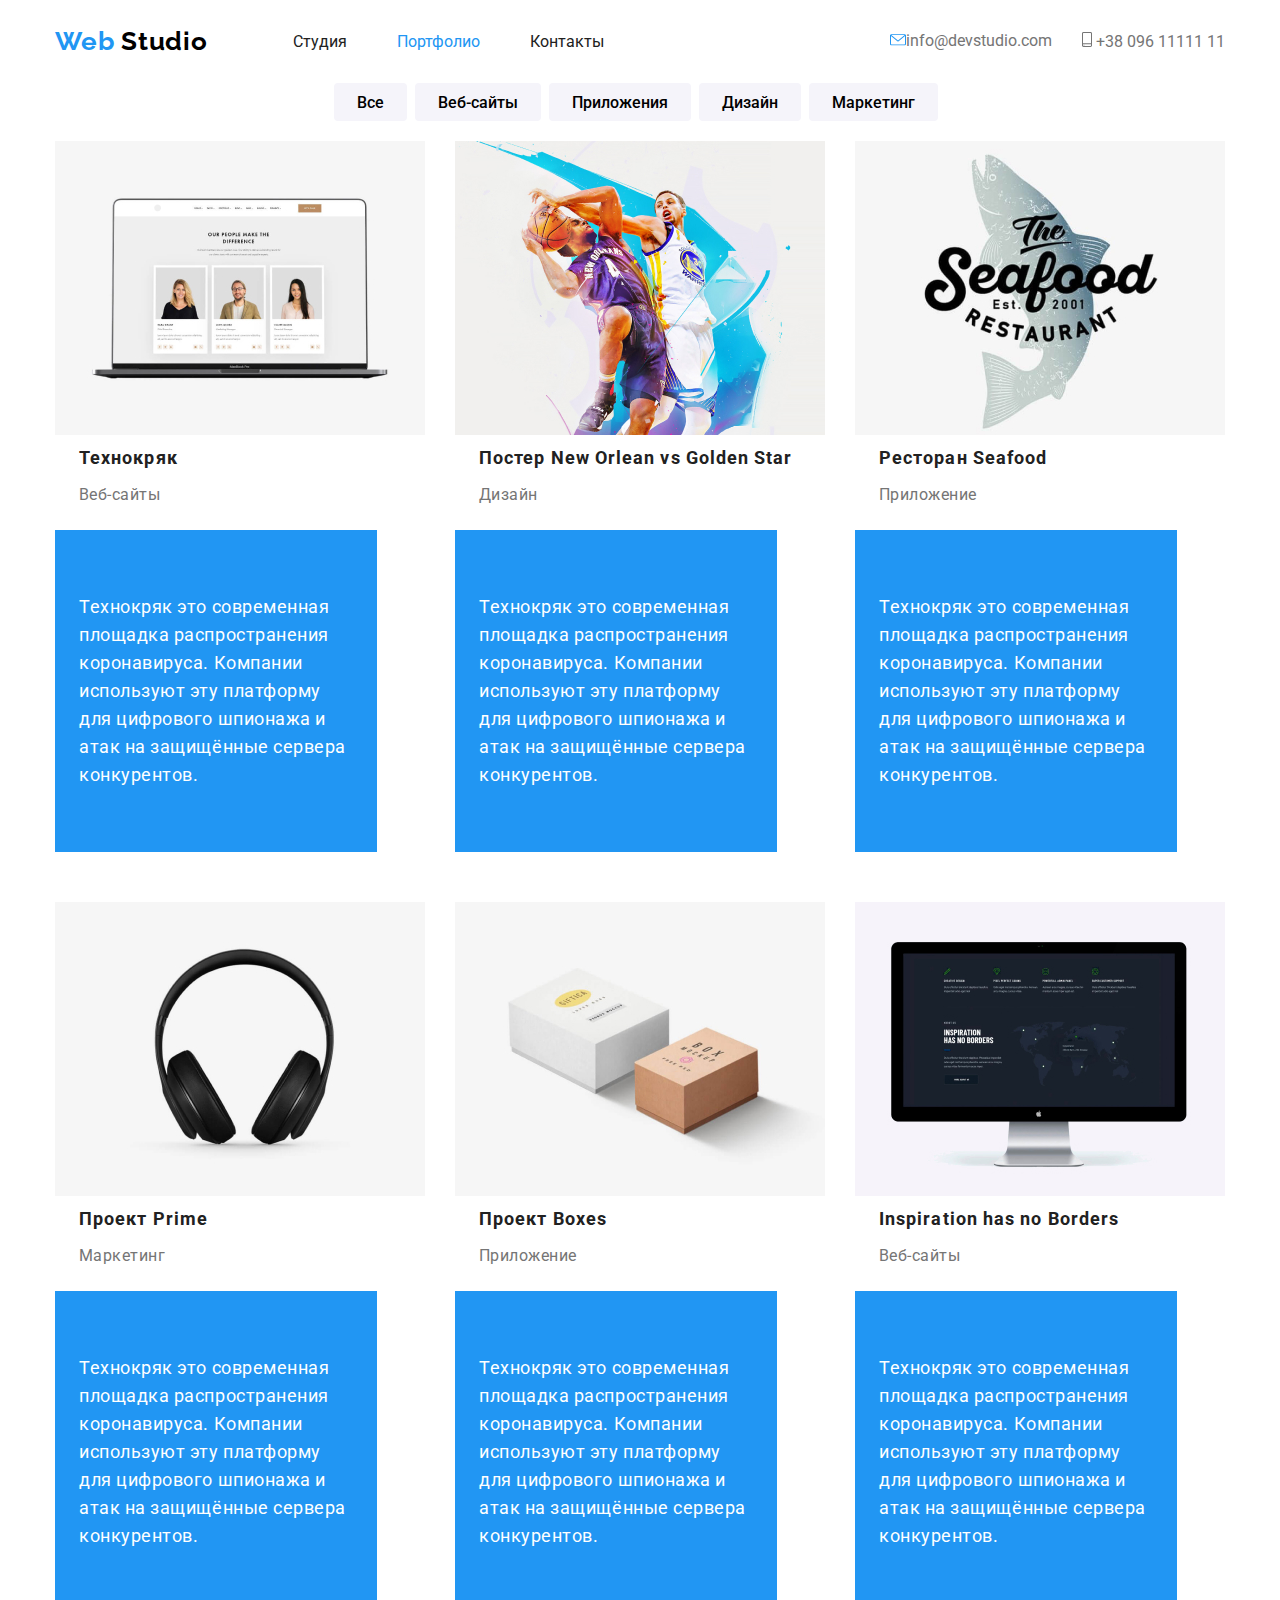
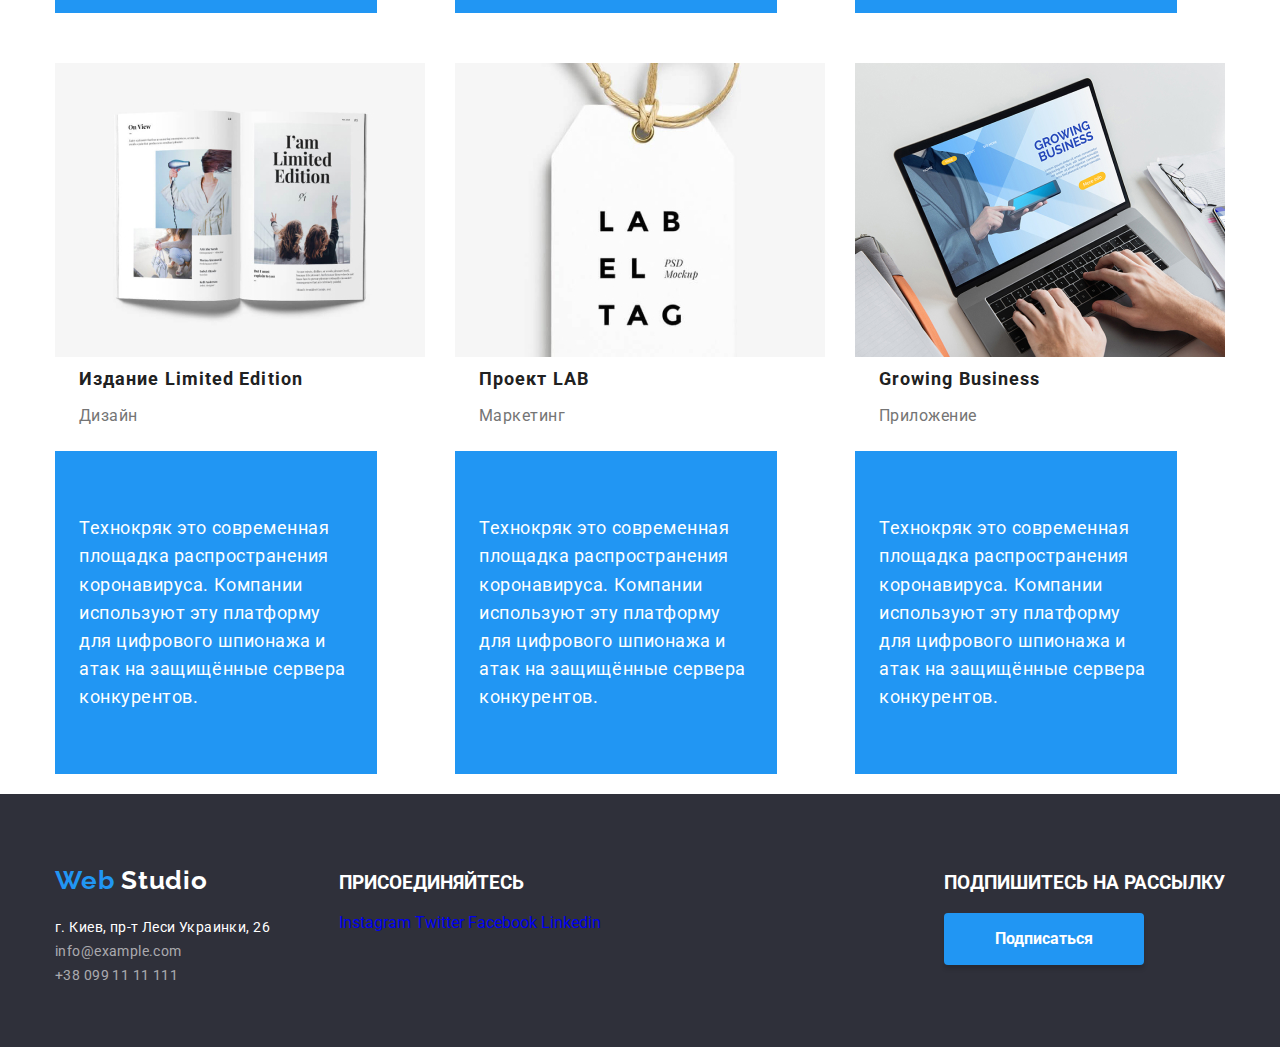
==== commit 4c4ce910: "Корректировка заголовка" ====
--- a/portfolio.html
+++ b/portfolio.html
@@ -17,8 +17,8 @@
           <a href="./index.html" class="logo"> <span class="logo-web">Web</span> Studio</a>
 
           <ul class="site-nav list">
-            <li class="item"><a href="./index.html" class="link current">Студия</a></li>
-            <li class="item"><a href="./portfolio.html" class="link">Портфолио</a></li>
+            <li class="item"><a href="./index.html" class="link">Студия</a></li>
+            <li class="item"><a href="./portfolio.html" class="link current">Портфолио</a></li>
             <li class="item"><a href="#" class="link">Контакты</a></li>
           </ul>
           <!--Contacts-->
--- a/css/styles.css
+++ b/css/styles.css
@@ -111,18 +111,19 @@
   flex-wrap: wrap;
   text-align: center;
   justify-content: center;
+  align-items: center;
+  flex-direction: column;
 }
 .hero .hero-button {
-  text-align: center;
   justify-content: center;
+  align-items: center;
 }
 .hero-button {
-  display: inline-block;
   padding: 10px 32px;
   margin-bottom: 200px;
   min-width: 200px;
   min-height: 50px;
-  text-align: center;
+
   border: 1px solid transparent;
   background-color: #2196f3;
   color: #ffffff;
@@ -206,6 +207,7 @@
 .advantages-title {
   margin-top: 0;
   margin-bottom: 10px;
+  text-transform: uppercase;
 }
 .title-text {
   margin-top: 0px;
@@ -221,6 +223,7 @@
   line-height: 1.14;
   text-align: center;
   letter-spacing: 0.03em;
+  text-transform: uppercase;
 }
 .applications {
   display: flex;
